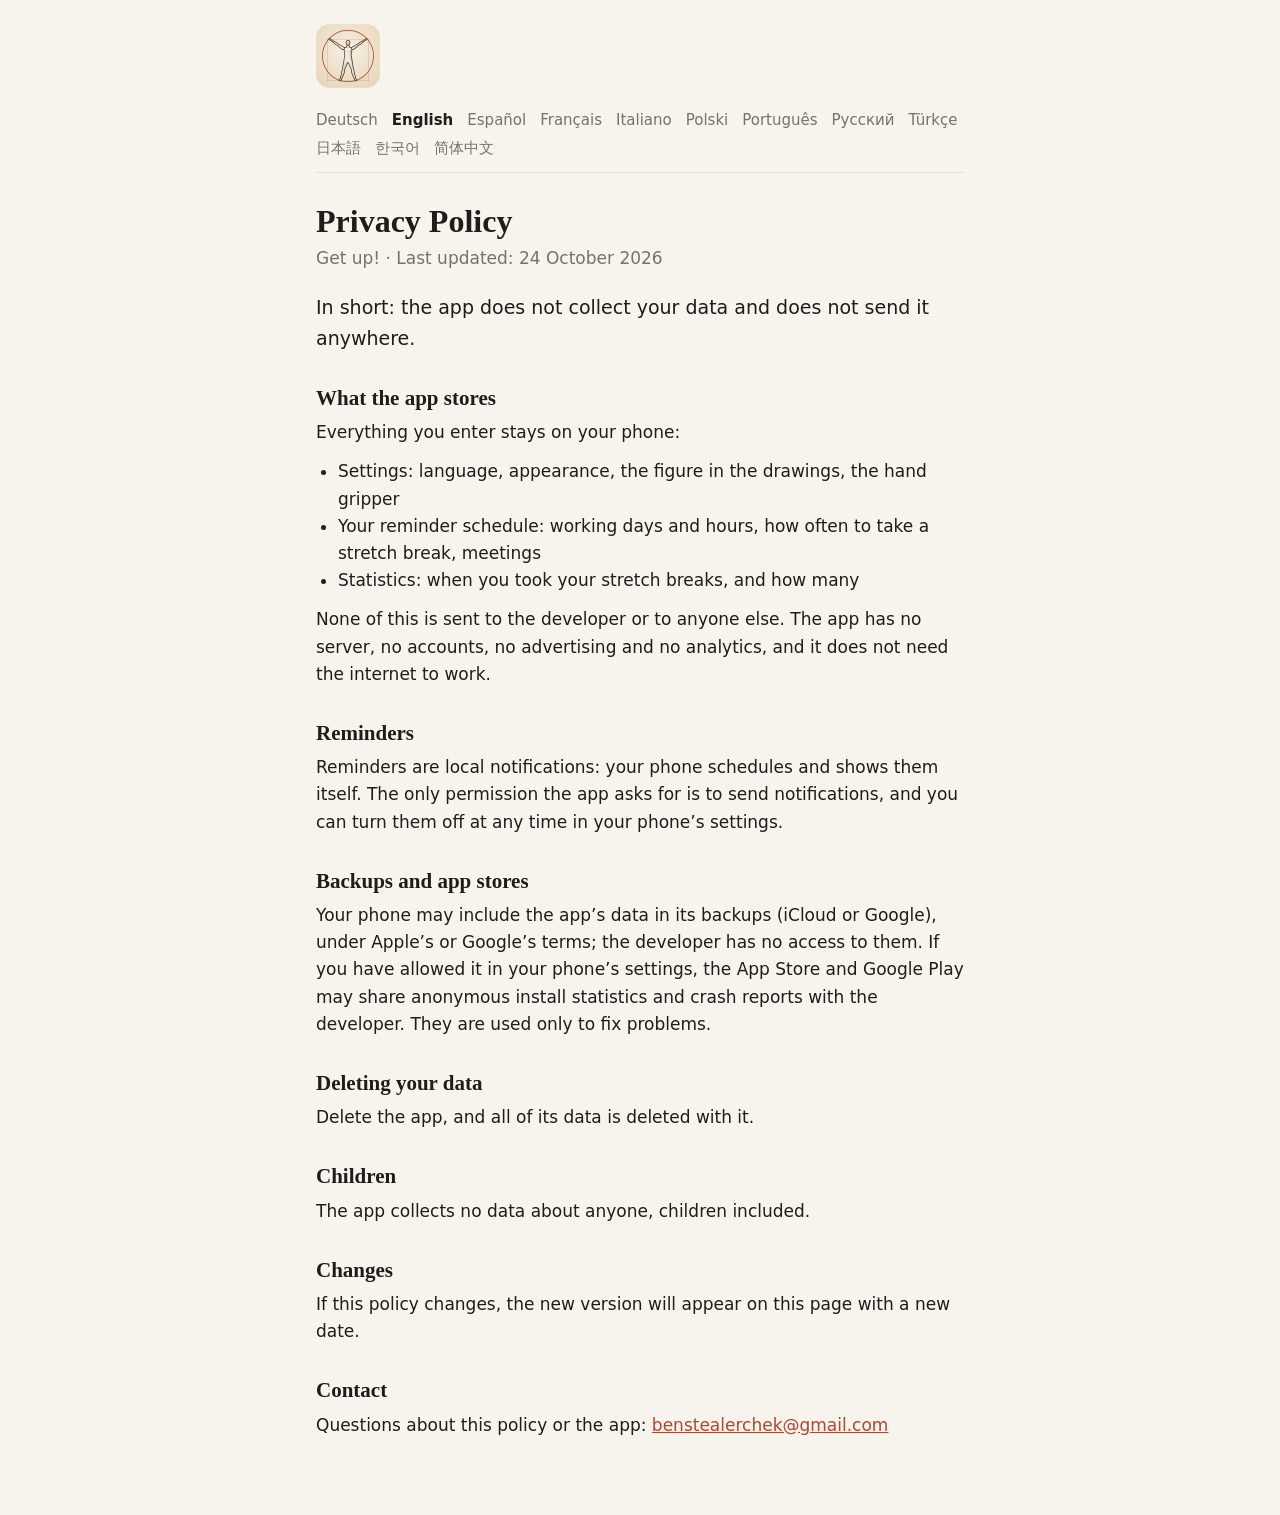
==== get-up/privacy.html @ 9859340e "Publish the site of Get up! The support page and the privacy policy, in the twelve languages of the " ====
<!doctype html>
<html lang="en">
  <head>
    <meta charset="utf-8" />
    <meta name="viewport" content="width=device-width, initial-scale=1" />
    <title>Privacy Policy — Get up!</title>
    <meta name="description" content="Privacy policy of Get up!, an app for short stretch breaks at work. The app collects no data." />
    <link rel="icon" href="favicon.png" />
    <link rel="stylesheet" href="site.css" />
    <script>
      document.documentElement.className = 'js';
    </script>
    <script src="site.js" defer></script>
  </head>
  <body>
    <main>
      <header>
        <a href="./" data-keep-language>
          <picture>
            <source srcset="icon-dark.png" media="(prefers-color-scheme: dark)" />
            <img src="icon.png" alt="Get up!" width="64" height="64" />
          </picture>
        </a>
      </header>

      <nav class="languages" aria-label="Language">
        <a href="#de" lang="de">Deutsch</a>
        <a href="#en" lang="en">English</a>
        <a href="#es" lang="es">Español</a>
        <a href="#fr" lang="fr">Français</a>
        <a href="#it" lang="it">Italiano</a>
        <a href="#pl" lang="pl">Polski</a>
        <a href="#pt" lang="pt-BR">Português</a>
        <a href="#ru" lang="ru">Русский</a>
        <a href="#tr" lang="tr">Türkçe</a>
        <a href="#ja" lang="ja">日本語</a>
        <a href="#ko" lang="ko">한국어</a>
        <a href="#zh" lang="zh-Hans">简体中文</a>
      </nav>

      <article data-lang="en" lang="en" data-title="Privacy Policy — Get up!">
        <h1>Privacy Policy</h1>
        <p class="meta">Get up! · Last updated: <span class="date">24 October 2026</span></p>
        <p class="lead">In short: the app does not collect your data and does not send it anywhere.</p>
        <h2>What the app stores</h2>
        <p>Everything you enter stays on your phone:</p>
        <ul>
          <li>Settings: language, appearance, the figure in the drawings, the hand gripper</li>
          <li>Your reminder schedule: working days and hours, how often to take a stretch break, meetings</li>
          <li>Statistics: when you took your stretch breaks, and how many</li>
        </ul>
        <p>
          None of this is sent to the developer or to anyone else. The app has no server, no accounts, no advertising
          and no analytics, and it does not need the internet to work.
        </p>
        <h2>Reminders</h2>
        <p>
          Reminders are local notifications: your phone schedules and shows them itself. The only permission the app
          asks for is to send notifications, and you can turn them off at any time in your phone’s settings.
        </p>
        <h2>Backups and app stores</h2>
        <p>
          Your phone may include the app’s data in its backups (iCloud or Google), under Apple’s or Google’s terms; the
          developer has no access to them. If you have allowed it in your phone’s settings, the App Store and Google
          Play may share anonymous install statistics and crash reports with the developer. They are used only to fix
          problems.
        </p>
        <h2>Deleting your data</h2>
        <p>Delete the app, and all of its data is deleted with it.</p>
        <h2>Children</h2>
        <p>The app collects no data about anyone, children included.</p>
        <h2>Changes</h2>
        <p>If this policy changes, the new version will appear on this page with a new date.</p>
        <h2>Contact</h2>
        <p>
          Questions about this policy or the app:
          <a href="mailto:benstealerchek@gmail.com">benstealerchek@gmail.com</a>
        </p>
      </article>

      <article data-lang="de" lang="de" data-title="Datenschutzerklärung — Steh auf!">
        <h1>Datenschutzerklärung</h1>
        <p class="meta">Steh auf! (Get up!) · Stand: <span class="date">24. Oktober 2026</span></p>
        <p class="lead">Kurz gesagt: Die App sammelt keine Daten über dich und gibt nichts weiter.</p>
        <h2>Was die App speichert</h2>
        <p>Alles, was du eingibst, bleibt auf deinem Telefon:</p>
        <ul>
          <li>Einstellungen: Sprache, Darstellung, Figur in den Zeichnungen, Handtrainer</li>
          <li>Dein Erinnerungsplan: Arbeitstage und Arbeitszeit, Häufigkeit der Bewegungspausen, Besprechungen</li>
          <li>Statistik: wann und wie viele Bewegungspausen du gemacht hast</li>
        </ul>
        <p>
          Nichts davon wird an den Entwickler oder an andere übertragen. Die App hat keinen Server, keine Konten, keine
          Werbung und keine Analyse, und sie braucht kein Internet.
        </p>
        <h2>Erinnerungen</h2>
        <p>
          Erinnerungen sind lokale Benachrichtigungen: Dein Telefon plant sie und zeigt sie selbst an. Die App bittet
          nur um eine einzige Berechtigung – Benachrichtigungen zu senden. Du kannst sie jederzeit in den
          Telefoneinstellungen ausschalten.
        </p>
        <h2>Backups und App-Stores</h2>
        <p>
          Dein Telefon kann die Daten der App in seine Backups (iCloud oder Google) aufnehmen, nach den Bedingungen von
          Apple bzw. Google; der Entwickler hat darauf keinen Zugriff. Wenn du es in den Telefoneinstellungen erlaubt
          hast, können der App Store und Google Play anonyme Installationsstatistiken und Absturzberichte an den
          Entwickler weitergeben. Sie dienen nur dazu, Fehler zu beheben.
        </p>
        <h2>Daten löschen</h2>
        <p>Lösch die App – dann werden auch alle ihre Daten gelöscht.</p>
        <h2>Kinder</h2>
        <p>Die App erhebt über niemanden Daten, auch nicht über Kinder.</p>
        <h2>Änderungen</h2>
        <p>Ändert sich diese Erklärung, erscheint die neue Fassung mit neuem Datum auf dieser Seite.</p>
        <h2>Kontakt</h2>
        <p>
          Fragen zu dieser Erklärung oder zur App:
          <a href="mailto:benstealerchek@gmail.com">benstealerchek@gmail.com</a>
        </p>
      </article>

      <article data-lang="es" lang="es" data-title="Política de privacidad — ¡Levántate!">
        <h1>Política de privacidad</h1>
        <p class="meta">¡Levántate! (Get up!) · Actualizada el <span class="date">24 de octubre de 2026</span></p>
        <p class="lead">En resumen: la app no recopila tus datos ni los envía a ninguna parte.</p>
        <h2>Qué guarda la app</h2>
        <p>Todo lo que introduces se queda en tu teléfono:</p>
        <ul>
          <li>Ajustes: idioma, apariencia, figura de los dibujos, ejercitador de mano</li>
          <li>Tu horario de recordatorios: días y horas de trabajo, frecuencia de las pausas activas, reuniones</li>
          <li>Estadísticas: cuándo y cuántas pausas activas has hecho</li>
        </ul>
        <p>
          Nada de esto se envía al desarrollador ni a nadie más. La app no tiene servidor, cuentas, publicidad ni
          analítica, y no necesita internet para funcionar.
        </p>
        <h2>Recordatorios</h2>
        <p>
          Los recordatorios son notificaciones locales: tu teléfono los programa y los muestra por sí mismo. El único
          permiso que pide la app es el de enviar notificaciones, y puedes desactivarlas en cualquier momento en los
          ajustes del teléfono.
        </p>
        <h2>Copias de seguridad y tiendas de apps</h2>
        <p>
          Tu teléfono puede incluir los datos de la app en sus copias de seguridad (iCloud o Google), según las
          condiciones de Apple o de Google; el desarrollador no tiene acceso a ellas. Si lo has permitido en los ajustes
          del teléfono, App Store y Google Play pueden compartir con el desarrollador estadísticas anónimas de
          instalaciones e informes de errores. Solo se usan para corregir fallos.
        </p>
        <h2>Cómo borrar tus datos</h2>
        <p>Desinstala la app y todos sus datos se borrarán con ella.</p>
        <h2>Menores</h2>
        <p>La app no recopila datos de nadie, tampoco de menores.</p>
        <h2>Cambios</h2>
        <p>Si esta política cambia, la nueva versión aparecerá en esta página con una fecha nueva.</p>
        <h2>Contacto</h2>
        <p>
          Preguntas sobre esta política o sobre la app:
          <a href="mailto:benstealerchek@gmail.com">benstealerchek@gmail.com</a>
        </p>
      </article>

      <article data-lang="fr" lang="fr" data-title="Politique de confidentialité — Debout&nbsp;!">
        <h1>Politique de confidentialité</h1>
        <p class="meta">Debout&nbsp;! (Get up!) · Mise à jour le <span class="date">24&nbsp;octobre 2026</span></p>
        <p class="lead">En bref&nbsp;: l’app ne collecte pas vos données et ne les envoie nulle part.</p>
        <h2>Ce que l’app enregistre</h2>
        <p>Tout ce que vous saisissez reste sur votre téléphone&nbsp;:</p>
        <ul>
          <li>Réglages&nbsp;: langue, apparence, personnage des dessins, hand grip</li>
          <li>Votre programme de rappels&nbsp;: jours et horaires de travail, fréquence des pauses actives, réunions</li>
          <li>Statistiques&nbsp;: quand et combien de pauses actives vous avez faites</li>
        </ul>
        <p>
          Rien de tout cela n’est transmis au développeur ni à qui que ce soit. L’app n’a ni serveur, ni compte, ni
          publicité, ni outil d’analyse, et elle n’a pas besoin d’Internet pour fonctionner.
        </p>
        <h2>Rappels</h2>
        <p>
          Les rappels sont des notifications locales&nbsp;: votre téléphone les programme et les affiche lui-même. La
          seule autorisation que demande l’app est celle d’envoyer des notifications, et vous pouvez les désactiver à
          tout moment dans les réglages du téléphone.
        </p>
        <h2>Sauvegardes et boutiques d’applications</h2>
        <p>
          Votre téléphone peut inclure les données de l’app dans ses sauvegardes (iCloud ou Google), selon les
          conditions d’Apple ou de Google&nbsp;; le développeur n’y a pas accès. Si vous l’avez autorisé dans les
          réglages du téléphone, l’App Store et Google Play peuvent transmettre au développeur des statistiques
          d’installation anonymes et des rapports de plantage. Ils servent uniquement à corriger des erreurs.
        </p>
        <h2>Supprimer vos données</h2>
        <p>Supprimez l’app&nbsp;: toutes ses données disparaissent avec elle.</p>
        <h2>Enfants</h2>
        <p>L’app ne collecte de données sur personne, enfants compris.</p>
        <h2>Modifications</h2>
        <p>Si cette politique change, la nouvelle version sera publiée sur cette page avec une nouvelle date.</p>
        <h2>Contact</h2>
        <p>
          Questions sur cette politique ou sur l’app&nbsp;:
          <a href="mailto:benstealerchek@gmail.com">benstealerchek@gmail.com</a>
        </p>
      </article>

      <article data-lang="it" lang="it" data-title="Informativa sulla privacy — Alzati!">
        <h1>Informativa sulla privacy</h1>
        <p class="meta">Alzati! (Get up!) · Aggiornata il <span class="date">24 ottobre 2026</span></p>
        <p class="lead">In breve: l’app non raccoglie i tuoi dati e non li invia da nessuna parte.</p>
        <h2>Cosa salva l’app</h2>
        <p>Tutto ciò che inserisci resta sul tuo telefono:</p>
        <ul>
          <li>Impostazioni: lingua, aspetto, figura nei disegni, handgrip</li>
          <li>Il tuo programma di promemoria: giorni e orari di lavoro, frequenza delle pause attive, riunioni</li>
          <li>Statistiche: quando e quante pause attive hai fatto</li>
        </ul>
        <p>
          Niente di tutto questo viene inviato allo sviluppatore o ad altri. L’app non ha server, account, pubblicità
          né strumenti di analisi, e per funzionare non ha bisogno di internet.
        </p>
        <h2>Promemoria</h2>
        <p>
          I promemoria sono notifiche locali: è il telefono stesso a programmarli e a mostrarli. L’unico permesso che
          l’app chiede è quello di inviare notifiche, e puoi disattivarle in qualsiasi momento nelle impostazioni del
          telefono.
        </p>
        <h2>Backup e store di app</h2>
        <p>
          Il telefono può includere i dati dell’app nei propri backup (iCloud o Google), secondo le condizioni di Apple
          o di Google; lo sviluppatore non vi ha accesso. Se lo hai consentito nelle impostazioni del telefono, App
          Store e Google Play possono condividere con lo sviluppatore statistiche anonime sulle installazioni e
          rapporti sugli arresti anomali. Servono solo a correggere gli errori.
        </p>
        <h2>Come cancellare i dati</h2>
        <p>Disinstalla l’app: tutti i suoi dati verranno cancellati insieme a lei.</p>
        <h2>Minori</h2>
        <p>L’app non raccoglie dati su nessuno, nemmeno sui minori.</p>
        <h2>Modifiche</h2>
        <p>Se questa informativa cambia, la nuova versione comparirà su questa pagina con una nuova data.</p>
        <h2>Contatti</h2>
        <p>
          Domande sull’informativa o sull’app:
          <a href="mailto:benstealerchek@gmail.com">benstealerchek@gmail.com</a>
        </p>
      </article>

      <article data-lang="pl" lang="pl" data-title="Polityka prywatności — Wstawaj!">
        <h1>Polityka prywatności</h1>
        <p class="meta">Wstawaj! (Get up!) · Aktualizacja: <span class="date">24 października 2026 r.</span></p>
        <p class="lead">W skrócie: aplikacja nie zbiera twoich danych i nigdzie ich nie wysyła.</p>
        <h2>Co przechowuje aplikacja</h2>
        <p>Wszystko, co wpisujesz, zostaje na twoim telefonie:</p>
        <ul>
          <li>Ustawienia: język, wygląd, postać na rysunkach, handgrip</li>
          <li>Harmonogram przypomnień: dni i godziny pracy, częstotliwość rozgrzewek, spotkania</li>
          <li>Statystyki: kiedy i ile rozgrzewek masz za sobą</li>
        </ul>
        <p>
          Nic z tego nie trafia do twórcy aplikacji ani do nikogo innego. Aplikacja nie ma serwera, kont, reklam ani
          narzędzi analitycznych, a do działania nie potrzebuje internetu.
        </p>
        <h2>Przypomnienia</h2>
        <p>
          Przypomnienia to lokalne powiadomienia: telefon sam je planuje i wyświetla. Aplikacja prosi tylko o jedno
          uprawnienie – do wysyłania powiadomień. W każdej chwili możesz je wyłączyć w ustawieniach telefonu.
        </p>
        <h2>Kopie zapasowe i sklepy z aplikacjami</h2>
        <p>
          Telefon może dołączać dane aplikacji do swoich kopii zapasowych (iCloud lub Google) na zasadach Apple lub
          Google; twórca aplikacji nie ma do nich dostępu. Jeśli zezwolono na to w ustawieniach telefonu, App Store i
          Google Play mogą przekazywać twórcy aplikacji anonimowe statystyki instalacji i raporty o awariach. Służą one
          wyłącznie do naprawiania błędów.
        </p>
        <h2>Jak usunąć dane</h2>
        <p>Usuń aplikację – razem z nią znikną wszystkie jej dane.</p>
        <h2>Dzieci</h2>
        <p>Aplikacja nie zbiera danych o nikim, także o dzieciach.</p>
        <h2>Zmiany</h2>
        <p>Jeśli polityka się zmieni, nowa wersja pojawi się na tej stronie z nową datą.</p>
        <h2>Kontakt</h2>
        <p>
          Pytania o politykę lub aplikację:
          <a href="mailto:benstealerchek@gmail.com">benstealerchek@gmail.com</a>
        </p>
      </article>

      <article data-lang="pt" lang="pt-BR" data-title="Política de privacidade — Levante-se!">
        <h1>Política de privacidade</h1>
        <p class="meta">Levante-se! (Get up!) · Atualizada em <span class="date">24 de outubro de 2026</span></p>
        <p class="lead">Resumindo: o app não coleta seus dados nem os envia para lugar nenhum.</p>
        <h2>O que o app guarda</h2>
        <p>Tudo o que você informa fica no seu celular:</p>
        <ul>
          <li>Ajustes: idioma, aparência, figura nos desenhos, hand grip</li>
          <li>Sua agenda de lembretes: dias e horário de trabalho, frequência das pausas ativas, reuniões</li>
          <li>Estatísticas: quando e quantas pausas ativas você fez</li>
        </ul>
        <p>
          Nada disso é enviado ao desenvolvedor nem a mais ninguém. O app não tem servidor, contas, anúncios nem
          ferramentas de análise, e não precisa de internet para funcionar.
        </p>
        <h2>Lembretes</h2>
        <p>
          Os lembretes são notificações locais: o próprio celular os agenda e exibe. A única permissão que o app pede é
          a de enviar notificações, e você pode desativá-las a qualquer momento nos ajustes do celular.
        </p>
        <h2>Backups e lojas de apps</h2>
        <p>
          O celular pode incluir os dados do app nos backups dele (iCloud ou Google), conforme as regras da Apple ou do
          Google; o desenvolvedor não tem acesso a eles. Se você permitiu isso nos ajustes do celular, a App Store e o
          Google Play podem compartilhar com o desenvolvedor estatísticas anônimas de instalação e relatórios de
          falhas. Eles são usados só para corrigir erros.
        </p>
        <h2>Como apagar seus dados</h2>
        <p>Desinstale o app, e todos os dados dele serão apagados junto.</p>
        <h2>Crianças</h2>
        <p>O app não coleta dados de ninguém, inclusive de crianças.</p>
        <h2>Alterações</h2>
        <p>Se esta política mudar, a nova versão aparecerá nesta página com uma nova data.</p>
        <h2>Contato</h2>
        <p>
          Dúvidas sobre esta política ou sobre o app:
          <a href="mailto:benstealerchek@gmail.com">benstealerchek@gmail.com</a>
        </p>
      </article>

      <article data-lang="ru" lang="ru" data-title="Политика конфиденциальности — Вставай!">
        <h1>Политика конфиденциальности</h1>
        <p class="meta">«Вставай!» (Get up!) · Обновлено <span class="date">24 октября 2026 г.</span></p>
        <p class="lead">Коротко: приложение не собирает ваши данные и никуда их не отправляет.</p>
        <h2>Что хранит приложение</h2>
        <p>Всё, что вы вводите, остаётся на вашем телефоне:</p>
        <ul>
          <li>Настройки: язык, оформление, фигура на рисунках, эспандер</li>
          <li>Расписание напоминаний: рабочие дни и часы, периодичность разминки, совещания</li>
          <li>Статистика: когда и сколько разминок вы сделали</li>
        </ul>
        <p>
          Ничего из этого не передаётся ни разработчику, ни кому-либо ещё. У приложения нет сервера, учётных записей,
          рекламы и аналитики, а для работы ему не нужен интернет.
        </p>
        <h2>Напоминания</h2>
        <p>
          Напоминания — это локальные уведомления: телефон сам планирует и показывает их. Приложение просит только
          одно разрешение — на уведомления. Выключить их можно в любой момент в настройках телефона.
        </p>
        <h2>Резервные копии и магазины приложений</h2>
        <p>
          Телефон может включать данные приложения в свои резервные копии (iCloud или Google) по правилам Apple
          и Google; у разработчика к ним доступа нет. Если вы разрешили это в настройках телефона, App Store
          и Google Play могут передавать разработчику обезличенную статистику установок и отчёты о сбоях. Они нужны
          только для исправления ошибок.
        </p>
        <h2>Как удалить данные</h2>
        <p>Удалите приложение — вместе с ним удалятся и все его данные.</p>
        <h2>Дети</h2>
        <p>Приложение не собирает данных ни о ком, в том числе о детях.</p>
        <h2>Изменения</h2>
        <p>Если политика изменится, новая версия появится на этой странице с новой датой.</p>
        <h2>Связь</h2>
        <p>
          Вопросы о политике и о приложении:
          <a href="mailto:benstealerchek@gmail.com">benstealerchek@gmail.com</a>
        </p>
      </article>

      <article data-lang="tr" lang="tr" data-title="Gizlilik Politikası — Ayağa Kalk!">
        <h1>Gizlilik Politikası</h1>
        <p class="meta">Ayağa Kalk! (Get up!) · Son güncelleme: <span class="date">24 Ekim 2026</span></p>
        <p class="lead">Kısacası: Uygulama verilerinizi toplamaz ve hiçbir yere göndermez.</p>
        <h2>Uygulama neleri saklar</h2>
        <p>Girdiğiniz her şey telefonunuzda kalır:</p>
        <ul>
          <li>Ayarlar: dil, görünüm, çizimlerdeki figür, el yayı</li>
          <li>Hatırlatma planınız: iş günleri ve çalışma saatleri, hareket molası sıklığı, toplantılar</li>
          <li>İstatistikler: ne zaman ve kaç hareket molası yaptığınız</li>
        </ul>
        <p>
          Bunların hiçbiri geliştiriciye ya da başka birine gönderilmez. Uygulamanın sunucusu, hesapları, reklamları ve
          analiz araçları yoktur; çalışmak için internete de ihtiyaç duymaz.
        </p>
        <h2>Hatırlatmalar</h2>
        <p>
          Hatırlatmalar yerel bildirimlerdir: Telefonunuz bunları kendisi planlar ve gösterir. Uygulama yalnızca bir
          izin ister: bildirim gönderme izni. Bildirimleri istediğiniz zaman telefonunuzun ayarlarından
          kapatabilirsiniz.
        </p>
        <h2>Yedeklemeler ve uygulama mağazaları</h2>
        <p>
          Telefonunuz, Apple’ın veya Google’ın koşullarına göre uygulamanın verilerini yedeklerine (iCloud veya Google)
          dahil edebilir; geliştiricinin bu yedeklere erişimi yoktur. Telefonunuzun ayarlarında izin verdiyseniz App
          Store ve Google Play, anonim yükleme istatistiklerini ve çökme raporlarını geliştiriciyle paylaşabilir.
          Bunlar yalnızca hataları düzeltmek için kullanılır.
        </p>
        <h2>Verilerinizi silme</h2>
        <p>Uygulamayı silin; tüm verileri de onunla birlikte silinir.</p>
        <h2>Çocuklar</h2>
        <p>Uygulama, çocuklar dahil hiç kimse hakkında veri toplamaz.</p>
        <h2>Değişiklikler</h2>
        <p>Bu politika değişirse yeni sürümü, yeni tarihiyle birlikte bu sayfada yayımlanır.</p>
        <h2>İletişim</h2>
        <p>
          Bu politika veya uygulama hakkındaki sorularınız için:
          <a href="mailto:benstealerchek@gmail.com">benstealerchek@gmail.com</a>
        </p>
      </article>

      <article data-lang="ja" lang="ja" data-title="プライバシーポリシー — 立とう！">
        <h1>プライバシーポリシー</h1>
        <p class="meta">立とう！（Get up!）・最終更新日：<span class="date">2026年10月24日</span></p>
        <p class="lead">要約：このアプリは、利用者のデータを収集せず、どこにも送信しません。</p>
        <h2>アプリが保存する情報</h2>
        <p>入力した内容は、すべてお使いの端末の中だけに保存されます。</p>
        <ul>
          <li>設定：言語、外観、イラストの人物、ハンドグリップ</li>
          <li>リマインダーの予定：勤務日と勤務時間、ストレッチ休憩の頻度、会議</li>
          <li>統計：いつ、何回ストレッチ休憩をしたか</li>
        </ul>
        <p>
          これらの情報が開発者やほかの誰かに送られることはありません。このアプリにはサーバー、アカウント、広告、分析ツールがなく、動作にインターネット接続は必要ありません。
        </p>
        <h2>リマインダー</h2>
        <p>
          リマインダーはローカル通知で、端末自身がスケジュールを立てて表示します。アプリが求める許可は、通知の送信だけです。通知は端末の設定からいつでもオフにできます。
        </p>
        <h2>バックアップとアプリストア</h2>
        <p>
          端末は、Apple または Google の規約に従って、アプリのデータをバックアップ（iCloud または
          Google）に含めることがあります。開発者はこのバックアップにアクセスできません。端末の設定で許可している場合、App Store と
          Google Play が匿名のインストール統計やクラッシュレポートを開発者に提供することがあります。これらは不具合の修正にのみ使用します。
        </p>
        <h2>データの削除</h2>
        <p>アプリを削除すると、そのデータもすべて削除されます。</p>
        <h2>お子さまについて</h2>
        <p>このアプリは、お子さまを含め、誰のデータも収集しません。</p>
        <h2>変更について</h2>
        <p>このポリシーを変更する場合は、新しい日付とともにこのページで公開します。</p>
        <h2>お問い合わせ</h2>
        <p>
          このポリシーやアプリについてのご質問：<a href="mailto:benstealerchek@gmail.com">benstealerchek@gmail.com</a>
        </p>
      </article>

      <article data-lang="ko" lang="ko" data-title="개인정보 처리방침 — 일어서요!">
        <h1>개인정보 처리방침</h1>
        <p class="meta">일어서요!(Get up!) · 최종 업데이트: <span class="date">2026년 10월 24일</span></p>
        <p class="lead">요약: 이 앱은 사용자의 데이터를 수집하지 않으며 어디에도 보내지 않습니다.</p>
        <h2>앱이 저장하는 정보</h2>
        <p>입력한 모든 내용은 사용자의 휴대전화에만 저장됩니다.</p>
        <ul>
          <li>설정: 언어, 화면 모드, 그림 속 인물, 악력기</li>
          <li>알림 일정: 근무 요일과 근무 시간, 몸풀기 주기, 회의</li>
          <li>통계: 언제, 몇 번 몸풀기를 했는지</li>
        </ul>
        <p>
          이 정보는 개발자를 비롯해 누구에게도 전송되지 않습니다. 이 앱에는 서버, 계정, 광고, 분석 도구가 없으며,
          작동하는 데 인터넷이 필요하지 않습니다.
        </p>
        <h2>알림</h2>
        <p>
          알림은 로컬 알림으로, 휴대전화가 직접 예약하고 표시합니다. 앱이 요청하는 권한은 알림 권한 하나뿐이며,
          알림은 휴대전화 설정에서 언제든지 끌 수 있습니다.
        </p>
        <h2>백업과 앱 스토어</h2>
        <p>
          휴대전화는 Apple 또는 Google의 정책에 따라 앱 데이터를 백업(iCloud 또는 Google)에 포함할 수 있으며,
          개발자는 이 백업에 접근할 수 없습니다. 휴대전화 설정에서 허용한 경우 App Store와 Google Play가 익명의 설치
          통계와 오류 보고서를 개발자와 공유할 수 있습니다. 이 정보는 오류를 고치는 데에만 사용됩니다.
        </p>
        <h2>데이터 삭제</h2>
        <p>앱을 삭제하면 앱의 모든 데이터도 함께 삭제됩니다.</p>
        <h2>아동</h2>
        <p>이 앱은 아동을 포함해 누구의 데이터도 수집하지 않습니다.</p>
        <h2>변경 사항</h2>
        <p>이 방침이 바뀌면 새 버전을 새 날짜와 함께 이 페이지에 게시합니다.</p>
        <h2>문의</h2>
        <p>
          이 방침이나 앱에 관한 문의:
          <a href="mailto:benstealerchek@gmail.com">benstealerchek@gmail.com</a>
        </p>
      </article>

      <article data-lang="zh" lang="zh-Hans" data-title="隐私政策 — 站起来！">
        <h1>隐私政策</h1>
        <p class="meta">站起来！（Get up!）· 更新日期：<span class="date">2026年10月24日</span></p>
        <p class="lead">简而言之：本应用不收集您的数据，也不会将其发送到任何地方。</p>
        <h2>应用保存的信息</h2>
        <p>您输入的所有内容都只保存在您的手机上：</p>
        <ul>
          <li>设置：语言、外观、插图人物、握力器</li>
          <li>提醒安排：工作日和工作时间、起身活动频率、会议</li>
          <li>统计：您何时完成了多少次起身活动</li>
        </ul>
        <p>这些信息不会发送给开发者或任何其他人。本应用没有服务器、账号、广告或分析工具，运行也不需要联网。</p>
        <h2>提醒</h2>
        <p>提醒是本地通知，由手机自行安排和显示。本应用只申请一项权限，即发送通知；您可以随时在手机设置中关闭通知。</p>
        <h2>备份和应用商店</h2>
        <p>
          手机可能会按照 Apple 或 Google 的规则，将本应用的数据包含在备份（iCloud 或 Google）中；开发者无法访问这些备份。如果您在手机设置中允许，App
          Store 和 Google Play 可能会与开发者分享匿名的安装统计和崩溃报告。这些信息仅用于修复问题。
        </p>
        <h2>删除数据</h2>
        <p>删除本应用后，其所有数据也会随之删除。</p>
        <h2>儿童</h2>
        <p>本应用不收集任何人的数据，包括儿童。</p>
        <h2>变更</h2>
        <p>如果本政策有所变更，新版本将连同新的日期发布在本页面。</p>
        <h2>联系方式</h2>
        <p>关于本政策或本应用的问题，请联系：<a href="mailto:benstealerchek@gmail.com">benstealerchek@gmail.com</a></p>
      </article>
    </main>
  </body>
</html>
---- get-up/site.css ----
/* The app's own palette: warm paper, sepia ink and sanguine, the red chalk of Renaissance drawings. */
:root {
  color-scheme: light dark;
  --background: #f7f4ee;
  --border: #e3ddd2;
  --text: #1f1d1a;
  --muted: #77716a;
  --accent: #b4462b;
}

@media (prefers-color-scheme: dark) {
  :root {
    --background: #151412;
    --border: #34302b;
    --text: #f4f1ec;
    --muted: #a39d94;
    --accent: #e0805f;
  }
}

* {
  box-sizing: border-box;
}

html {
  -webkit-text-size-adjust: 100%;
}

body {
  margin: 0;
  background: var(--background);
  color: var(--text);
  font: 17px/1.6 system-ui, -apple-system, 'Segoe UI', Roboto, 'Noto Sans', sans-serif;
  overflow-wrap: break-word;
}

/* Japanese has no spaces between words: break lines between phrases where the browser can tell them. */
:lang(ja) {
  word-break: auto-phrase;
}

main {
  max-width: 680px;
  margin: 0 auto;
  padding: 24px 16px 64px;
}

header img {
  display: block;
  width: 64px;
  height: 64px;
  border-radius: 22%;
}

.languages {
  display: flex;
  flex-wrap: wrap;
  gap: 4px 14px;
  margin: 20px 0 8px;
  padding-bottom: 12px;
  border-bottom: 1px solid var(--border);
  font-size: 15px;
}

.languages a {
  color: var(--muted);
  text-decoration: none;
}

.languages a[aria-current='true'] {
  color: var(--text);
  font-weight: 600;
}

h1,
h2 {
  font-family: ui-serif, 'New York', Georgia, 'Noto Serif', serif;
  font-weight: 700;
  line-height: 1.25;
}

/* Narrow enough on a phone for «конфиденциальности» and «Datenschutzerklärung» to fit whole. */
h1 {
  margin: 28px 0 4px;
  font-size: clamp(26px, 7vw, 32px);
  -webkit-hyphens: auto;
  hyphens: auto;
}

h2 {
  margin: 32px 0 8px;
  font-size: 21px;
}

p,
ul {
  margin: 0 0 12px;
}

ul {
  padding-left: 22px;
}

.meta {
  color: var(--muted);
  margin-bottom: 20px;
}

.date {
  white-space: nowrap;
}

.lead {
  font-size: 19px;
}

a {
  color: var(--accent);
}

/* With scripts, one language at a time; without them, all of them, one after another. */
.js article:not(.shown) {
  display: none;
}
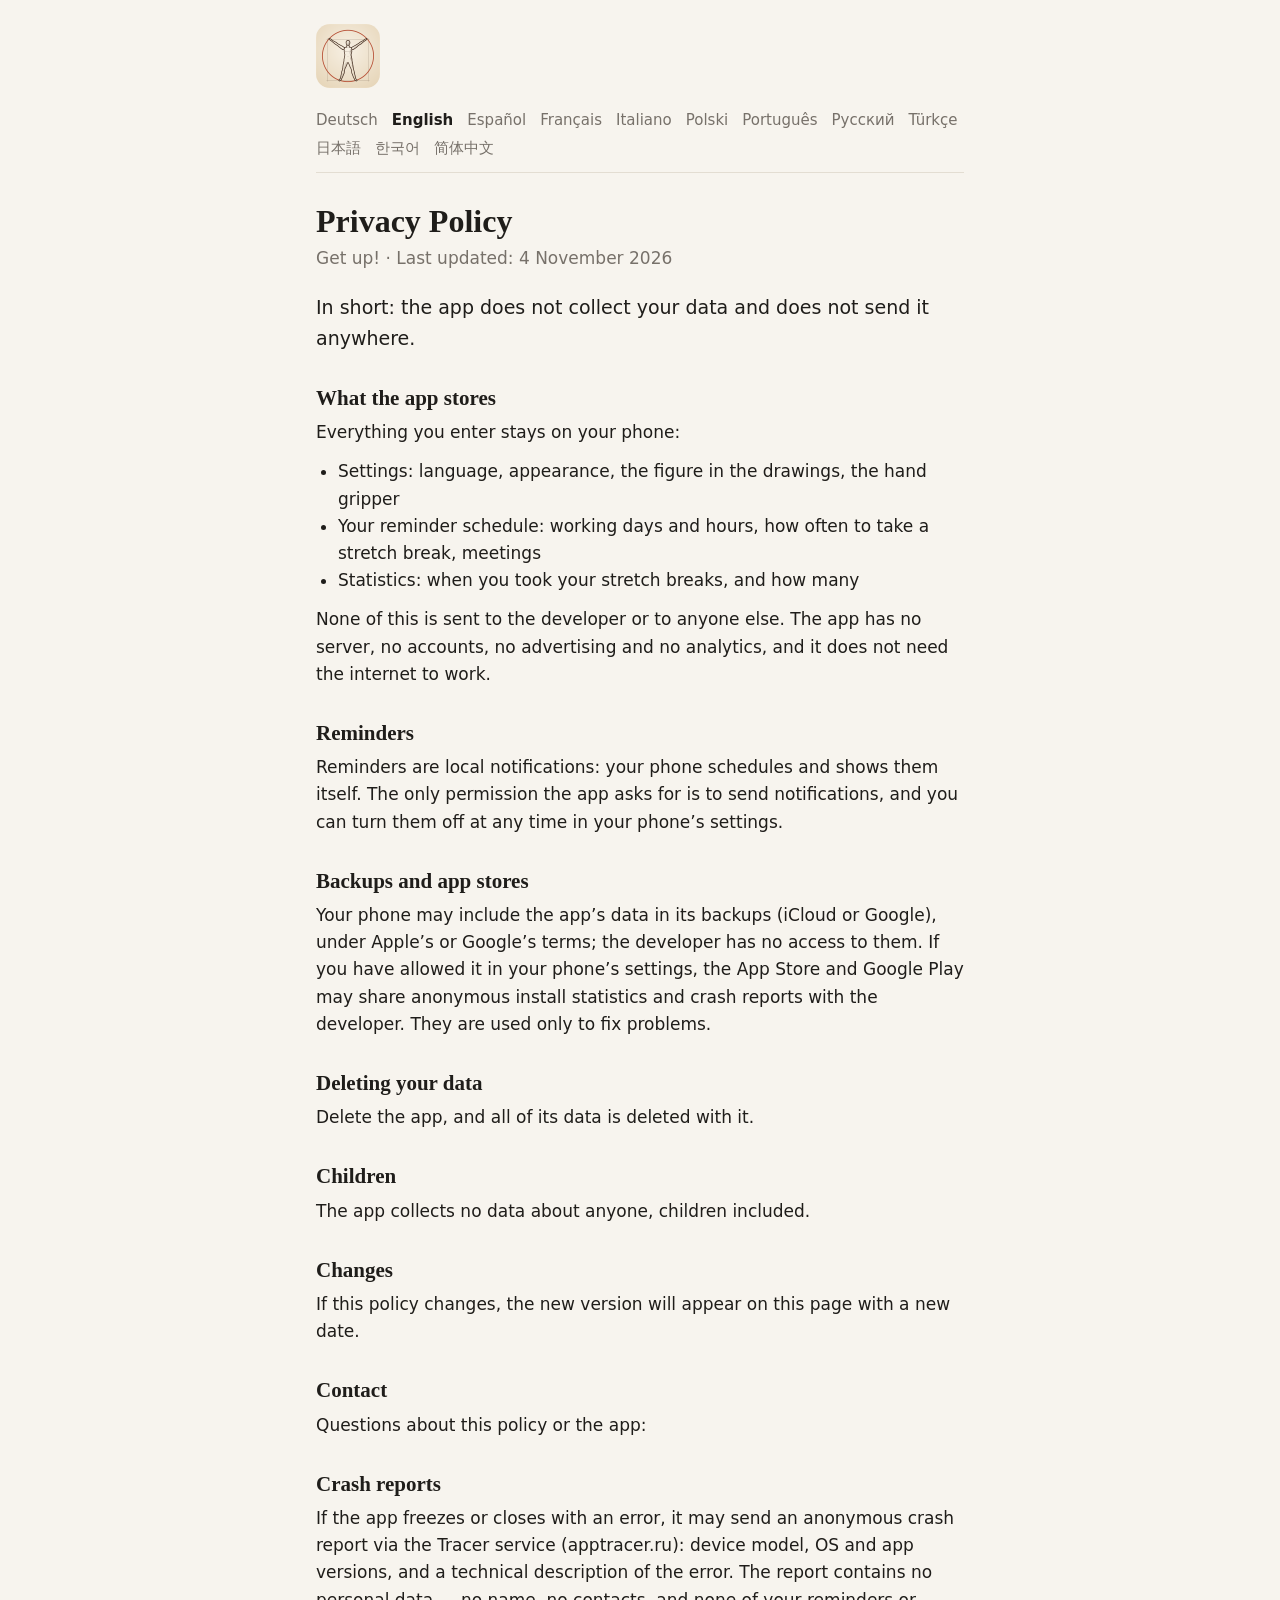
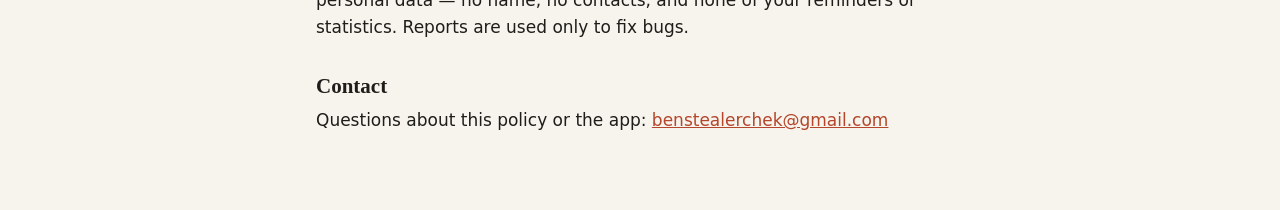
==== commit e4431cd8: "Privacy policy: anonymous crash reports (Tracer), updated dates" ====
--- a/get-up/privacy.html
+++ b/get-up/privacy.html
@@ -40,7 +40,7 @@
 
       <article data-lang="en" lang="en" data-title="Privacy Policy — Get up!">
         <h1>Privacy Policy</h1>
-        <p class="meta">Get up! · Last updated: <span class="date">24 October 2026</span></p>
+        <p class="meta">Get up! · Last updated: <span class="date">4 November 2026</span></p>
         <p class="lead">In short: the app does not collect your data and does not send it anywhere.</p>
         <h2>What the app stores</h2>
         <p>Everything you enter stays on your phone:</p>
@@ -74,13 +74,23 @@
         <h2>Contact</h2>
         <p>
           Questions about this policy or the app:
+        <h2>Crash reports</h2>
+        <p>
+          If the app freezes or closes with an error, it may send an anonymous crash report via the Tracer service
+          (apptracer.ru): device model, OS and app versions, and a technical description of the error. The report
+          contains no personal data — no name, no contacts, and none of your reminders or statistics. Reports are used
+          only to fix bugs.
+        </p>
+        <h2>Contact</h2>
+        <p>
+          Questions about this policy or the app:
           <a href="mailto:benstealerchek@gmail.com">benstealerchek@gmail.com</a>
         </p>
       </article>
 
       <article data-lang="de" lang="de" data-title="Datenschutzerklärung — Steh auf!">
         <h1>Datenschutzerklärung</h1>
-        <p class="meta">Steh auf! (Get up!) · Stand: <span class="date">24. Oktober 2026</span></p>
+        <p class="meta">Steh auf! (Get up!) · Stand: <span class="date">4. November 2026</span></p>
         <p class="lead">Kurz gesagt: Die App sammelt keine Daten über dich und gibt nichts weiter.</p>
         <h2>Was die App speichert</h2>
         <p>Alles, was du eingibst, bleibt auf deinem Telefon:</p>
@@ -112,6 +122,13 @@
         <p>Die App erhebt über niemanden Daten, auch nicht über Kinder.</p>
         <h2>Änderungen</h2>
         <p>Ändert sich diese Erklärung, erscheint die neue Fassung mit neuem Datum auf dieser Seite.</p>
+        <h2>Absturzberichte</h2>
+        <p>
+          Wenn die App einfriert oder mit einem Fehler beendet wird, kann sie einen anonymen Absturzbericht über den
+          Dienst Tracer (apptracer.ru) senden: Gerätemodell, Versionen von Betriebssystem und App sowie eine technische
+          Beschreibung des Fehlers. Der Bericht enthält keine persönlichen Daten – keinen Namen, keine Kontakte und
+          keine deiner Erinnerungen oder Statistiken. Die Berichte dienen nur der Fehlerbehebung.
+        </p>
         <h2>Kontakt</h2>
         <p>
           Fragen zu dieser Erklärung oder zur App:
@@ -121,7 +138,7 @@
 
       <article data-lang="es" lang="es" data-title="Política de privacidad — ¡Levántate!">
         <h1>Política de privacidad</h1>
-        <p class="meta">¡Levántate! (Get up!) · Actualizada el <span class="date">24 de octubre de 2026</span></p>
+        <p class="meta">¡Levántate! (Get up!) · Actualizada el <span class="date">4 de noviembre de 2026</span></p>
         <p class="lead">En resumen: la app no recopila tus datos ni los envía a ninguna parte.</p>
         <h2>Qué guarda la app</h2>
         <p>Todo lo que introduces se queda en tu teléfono:</p>
@@ -153,6 +170,13 @@
         <p>La app no recopila datos de nadie, tampoco de menores.</p>
         <h2>Cambios</h2>
         <p>Si esta política cambia, la nueva versión aparecerá en esta página con una fecha nueva.</p>
+        <h2>Informes de errores</h2>
+        <p>
+          Si la app se congela o se cierra con un error, puede enviar un informe de error anónimo a través del servicio
+          Tracer (apptracer.ru): modelo del dispositivo, versiones del sistema operativo y de la app, y una descripción
+          técnica del error. El informe no contiene datos personales: ni tu nombre, ni tus contactos, ni tus
+          recordatorios ni estadísticas. Los informes solo se usan para corregir errores.
+        </p>
         <h2>Contacto</h2>
         <p>
           Preguntas sobre esta política o sobre la app:
@@ -162,7 +186,7 @@
 
       <article data-lang="fr" lang="fr" data-title="Politique de confidentialité — Debout&nbsp;!">
         <h1>Politique de confidentialité</h1>
-        <p class="meta">Debout&nbsp;! (Get up!) · Mise à jour le <span class="date">24&nbsp;octobre 2026</span></p>
+        <p class="meta">Debout&nbsp;! (Get up!) · Mise à jour le <span class="date">4&nbsp;novembre 2026</span></p>
         <p class="lead">En bref&nbsp;: l’app ne collecte pas vos données et ne les envoie nulle part.</p>
         <h2>Ce que l’app enregistre</h2>
         <p>Tout ce que vous saisissez reste sur votre téléphone&nbsp;:</p>
@@ -194,6 +218,13 @@
         <p>L’app ne collecte de données sur personne, enfants compris.</p>
         <h2>Modifications</h2>
         <p>Si cette politique change, la nouvelle version sera publiée sur cette page avec une nouvelle date.</p>
+        <h2>Rapports de plantage</h2>
+        <p>
+          Si l’app se fige ou se ferme avec une erreur, elle peut envoyer un rapport de plantage anonyme via le service
+          Tracer (apptracer.ru)&nbsp;: modèle de l’appareil, versions du système et de l’app, et une description
+          technique de l’erreur. Le rapport ne contient aucune donnée personnelle&nbsp;: ni nom, ni contacts, ni vos
+          rappels ni statistiques. Les rapports servent uniquement à corriger des erreurs.
+        </p>
         <h2>Contact</h2>
         <p>
           Questions sur cette politique ou sur l’app&nbsp;:
@@ -203,7 +234,7 @@
 
       <article data-lang="it" lang="it" data-title="Informativa sulla privacy — Alzati!">
         <h1>Informativa sulla privacy</h1>
-        <p class="meta">Alzati! (Get up!) · Aggiornata il <span class="date">24 ottobre 2026</span></p>
+        <p class="meta">Alzati! (Get up!) · Aggiornata il <span class="date">4 novembre 2026</span></p>
         <p class="lead">In breve: l’app non raccoglie i tuoi dati e non li invia da nessuna parte.</p>
         <h2>Cosa salva l’app</h2>
         <p>Tutto ciò che inserisci resta sul tuo telefono:</p>
@@ -235,6 +266,13 @@
         <p>L’app non raccoglie dati su nessuno, nemmeno sui minori.</p>
         <h2>Modifiche</h2>
         <p>Se questa informativa cambia, la nuova versione comparirà su questa pagina con una nuova data.</p>
+        <h2>Report sui crash</h2>
+        <p>
+          Se l’app si blocca o si chiude con un errore, può inviare un report anonimo sull’errore tramite il servizio
+          Tracer (apptracer.ru): modello del dispositivo, versioni del sistema operativo e dell’app e una descrizione
+          tecnica dell’errore. Il report non contiene dati personali: né nome, né contatti, né i tuoi promemoria o
+          statistiche. I report servono solo a correggere gli errori.
+        </p>
         <h2>Contatti</h2>
         <p>
           Domande sull’informativa o sull’app:
@@ -244,7 +282,7 @@
 
       <article data-lang="pl" lang="pl" data-title="Polityka prywatności — Wstawaj!">
         <h1>Polityka prywatności</h1>
-        <p class="meta">Wstawaj! (Get up!) · Aktualizacja: <span class="date">24 października 2026 r.</span></p>
+        <p class="meta">Wstawaj! (Get up!) · Aktualizacja: <span class="date">4 listopada 2026 r.</span></p>
         <p class="lead">W skrócie: aplikacja nie zbiera twoich danych i nigdzie ich nie wysyła.</p>
         <h2>Co przechowuje aplikacja</h2>
         <p>Wszystko, co wpisujesz, zostaje na twoim telefonie:</p>
@@ -275,6 +313,13 @@
         <p>Aplikacja nie zbiera danych o nikim, także o dzieciach.</p>
         <h2>Zmiany</h2>
         <p>Jeśli polityka się zmieni, nowa wersja pojawi się na tej stronie z nową datą.</p>
+        <h2>Raporty o awariach</h2>
+        <p>
+          Jeśli aplikacja zawiesi się lub zamknie z błędem, może wysłać anonimowy raport o awarii przez usługę Tracer
+          (apptracer.ru): model urządzenia, wersje systemu i aplikacji oraz techniczny opis błędu. Raport nie zawiera
+          danych osobowych: ani imienia, ani kontaktów, ani twoich przypomnień czy statystyk. Raporty służą wyłącznie
+          do naprawiania błędów.
+        </p>
         <h2>Kontakt</h2>
         <p>
           Pytania o politykę lub aplikację:
@@ -284,7 +329,7 @@
 
       <article data-lang="pt" lang="pt-BR" data-title="Política de privacidade — Levante-se!">
         <h1>Política de privacidade</h1>
-        <p class="meta">Levante-se! (Get up!) · Atualizada em <span class="date">24 de outubro de 2026</span></p>
+        <p class="meta">Levante-se! (Get up!) · Atualizada em <span class="date">4 de novembro de 2026</span></p>
         <p class="lead">Resumindo: o app não coleta seus dados nem os envia para lugar nenhum.</p>
         <h2>O que o app guarda</h2>
         <p>Tudo o que você informa fica no seu celular:</p>
@@ -315,6 +360,13 @@
         <p>O app não coleta dados de ninguém, inclusive de crianças.</p>
         <h2>Alterações</h2>
         <p>Se esta política mudar, a nova versão aparecerá nesta página com uma nova data.</p>
+        <h2>Relatórios de falhas</h2>
+        <p>
+          Se o app travar ou fechar com um erro, ele pode enviar um relatório de falha anônimo pelo serviço Tracer
+          (apptracer.ru): modelo do aparelho, versões do sistema e do app e uma descrição técnica do erro. O relatório
+          não contém dados pessoais: nem nome, nem contatos, nem seus lembretes ou estatísticas. Os relatórios servem
+          apenas para corrigir erros.
+        </p>
         <h2>Contato</h2>
         <p>
           Dúvidas sobre esta política ou sobre o app:
@@ -324,7 +376,7 @@
 
       <article data-lang="ru" lang="ru" data-title="Политика конфиденциальности — Вставай!">
         <h1>Политика конфиденциальности</h1>
-        <p class="meta">«Вставай!» (Get up!) · Обновлено <span class="date">24 октября 2026 г.</span></p>
+        <p class="meta">«Вставай!» (Get up!) · Обновлено <span class="date">4 ноября 2026 г.</span></p>
         <p class="lead">Коротко: приложение не собирает ваши данные и никуда их не отправляет.</p>
         <h2>Что хранит приложение</h2>
         <p>Всё, что вы вводите, остаётся на вашем телефоне:</p>
@@ -355,6 +407,13 @@
         <p>Приложение не собирает данных ни о ком, в том числе о детях.</p>
         <h2>Изменения</h2>
         <p>Если политика изменится, новая версия появится на этой странице с новой датой.</p>
+        <h2>Отчёты о сбоях</h2>
+        <p>
+          Если приложение зависает или закрывается с ошибкой, оно может отправить анонимный отчёт о сбое через сервис
+          Tracer (apptracer.ru): модель устройства, версии Android и приложения, техническое описание ошибки. В отчёте
+          нет персональных данных: ни имени, ни контактов, ни ваших напоминаний и статистики. Отчёты нужны только для
+          исправления ошибок.
+        </p>
         <h2>Связь</h2>
         <p>
           Вопросы о политике и о приложении:
@@ -364,7 +423,7 @@
 
       <article data-lang="tr" lang="tr" data-title="Gizlilik Politikası — Ayağa Kalk!">
         <h1>Gizlilik Politikası</h1>
-        <p class="meta">Ayağa Kalk! (Get up!) · Son güncelleme: <span class="date">24 Ekim 2026</span></p>
+        <p class="meta">Ayağa Kalk! (Get up!) · Son güncelleme: <span class="date">4 Kasım 2026</span></p>
         <p class="lead">Kısacası: Uygulama verilerinizi toplamaz ve hiçbir yere göndermez.</p>
         <h2>Uygulama neleri saklar</h2>
         <p>Girdiğiniz her şey telefonunuzda kalır:</p>
@@ -396,6 +455,13 @@
         <p>Uygulama, çocuklar dahil hiç kimse hakkında veri toplamaz.</p>
         <h2>Değişiklikler</h2>
         <p>Bu politika değişirse yeni sürümü, yeni tarihiyle birlikte bu sayfada yayımlanır.</p>
+        <h2>Çökme raporları</h2>
+        <p>
+          Uygulama donarsa veya bir hatayla kapanırsa, Tracer hizmeti (apptracer.ru) aracılığıyla anonim bir çökme
+          raporu gönderebilir: cihaz modeli, işletim sistemi ve uygulama sürümleri ile hatanın teknik açıklaması.
+          Raporda kişisel veri yoktur: ne adınız, ne kişi bilgileriniz, ne de hatırlatmalarınız veya istatistikleriniz
+          bulunur. Raporlar yalnızca hataları düzeltmek için kullanılır.
+        </p>
         <h2>İletişim</h2>
         <p>
           Bu politika veya uygulama hakkındaki sorularınız için:
@@ -405,7 +471,7 @@
 
       <article data-lang="ja" lang="ja" data-title="プライバシーポリシー — 立とう！">
         <h1>プライバシーポリシー</h1>
-        <p class="meta">立とう！（Get up!）・最終更新日：<span class="date">2026年10月24日</span></p>
+        <p class="meta">立とう！（Get up!）・最終更新日：<span class="date">2026年11月4日</span></p>
         <p class="lead">要約：このアプリは、利用者のデータを収集せず、どこにも送信しません。</p>
         <h2>アプリが保存する情報</h2>
         <p>入力した内容は、すべてお使いの端末の中だけに保存されます。</p>
@@ -433,6 +499,10 @@
         <p>このアプリは、お子さまを含め、誰のデータも収集しません。</p>
         <h2>変更について</h2>
         <p>このポリシーを変更する場合は、新しい日付とともにこのページで公開します。</p>
+        <h2>クラッシュレポート</h2>
+        <p>
+          アプリがフリーズしたり、エラーで終了したりした場合、Tracer サービス（apptracer.ru）経由で匿名のクラッシュレポートが送信されることがあります。送信されるのは端末のモデル、OS とアプリのバージョン、エラーの技術的な説明です。レポートには個人データは含まれません。名前、連絡先、リマインダーや統計の内容は一切送信されません。レポートは不具合の修正にのみ使用します。
+        </p>
         <h2>お問い合わせ</h2>
         <p>
           このポリシーやアプリについてのご質問：<a href="mailto:benstealerchek@gmail.com">benstealerchek@gmail.com</a>
@@ -441,7 +511,7 @@
 
       <article data-lang="ko" lang="ko" data-title="개인정보 처리방침 — 일어서요!">
         <h1>개인정보 처리방침</h1>
-        <p class="meta">일어서요!(Get up!) · 최종 업데이트: <span class="date">2026년 10월 24일</span></p>
+        <p class="meta">일어서요!(Get up!) · 최종 업데이트: <span class="date">2026년 11월 4일</span></p>
         <p class="lead">요약: 이 앱은 사용자의 데이터를 수집하지 않으며 어디에도 보내지 않습니다.</p>
         <h2>앱이 저장하는 정보</h2>
         <p>입력한 모든 내용은 사용자의 휴대전화에만 저장됩니다.</p>
@@ -471,6 +541,13 @@
         <p>이 앱은 아동을 포함해 누구의 데이터도 수집하지 않습니다.</p>
         <h2>변경 사항</h2>
         <p>이 방침이 바뀌면 새 버전을 새 날짜와 함께 이 페이지에 게시합니다.</p>
+        <h2>오류 보고서</h2>
+        <p>
+          앱이 멈추거나 오류로 종료되면 Tracer 서비스(apptracer.ru)를 통해 익명의 오류 보고서를 보낼 수 있습니다.
+          보고서에는 기기 모델, 운영체제 및 앱 버전, 오류에 대한 기술적 설명이 포함됩니다. 보고서에는 개인
+          정보가 없습니다. 이름, 연락처, 알림 및 통계 정보는 포함되지 않습니다. 보고서는 오류를 고치는 데에만
+          사용됩니다.
+        </p>
         <h2>문의</h2>
         <p>
           이 방침이나 앱에 관한 문의:
@@ -480,7 +557,7 @@
 
       <article data-lang="zh" lang="zh-Hans" data-title="隐私政策 — 站起来！">
         <h1>隐私政策</h1>
-        <p class="meta">站起来！（Get up!）· 更新日期：<span class="date">2026年10月24日</span></p>
+        <p class="meta">站起来！（Get up!）· 更新日期：<span class="date">2026年11月4日</span></p>
         <p class="lead">简而言之：本应用不收集您的数据，也不会将其发送到任何地方。</p>
         <h2>应用保存的信息</h2>
         <p>您输入的所有内容都只保存在您的手机上：</p>
@@ -503,6 +580,10 @@
         <p>本应用不收集任何人的数据，包括儿童。</p>
         <h2>变更</h2>
         <p>如果本政策有所变更，新版本将连同新的日期发布在本页面。</p>
+        <h2>崩溃报告</h2>
+        <p>
+          如果应用卡住或因错误而关闭，它可能会通过 Tracer 服务（apptracer.ru）发送匿名崩溃报告，内容包括设备型号、操作系统和应用版本以及错误的技术描述。报告中不含个人数据：没有您的姓名、联系方式，也不包含您的提醒和统计信息。这些报告仅用于修复问题。
+        </p>
         <h2>联系方式</h2>
         <p>关于本政策或本应用的问题，请联系：<a href="mailto:benstealerchek@gmail.com">benstealerchek@gmail.com</a></p>
       </article>
--- a/get-up/site.css
+++ b/get-up/site.css
@@ -122,3 +122,53 @@
 .js article:not(.shown) {
   display: none;
 }
+
+/* Download button and QR code. */
+.download {
+  display: flex;
+  flex-wrap: wrap;
+  align-items: flex-start;
+  gap: 24px;
+  margin: 0 0 12px;
+}
+
+.button {
+  display: inline-block;
+  padding: 12px 22px;
+  border-radius: 12px;
+  background: var(--accent);
+  color: #fff;
+  font-weight: 600;
+  text-decoration: none;
+}
+
+.button:active {
+  filter: brightness(0.9);
+}
+
+/* The QR is black on white; keep a white card under it in dark mode too. */
+.qr {
+  margin: 0;
+  max-width: 200px;
+}
+
+.qr img {
+  display: block;
+  width: 180px;
+  height: 180px;
+  padding: 10px;
+  background: #fff;
+  border-radius: 12px;
+}
+
+.qr figcaption {
+  margin-top: 8px;
+  color: var(--muted);
+  font-size: 14px;
+  line-height: 1.45;
+}
+
+.card {
+  font-variant-numeric: tabular-nums;
+  letter-spacing: 1px;
+}
